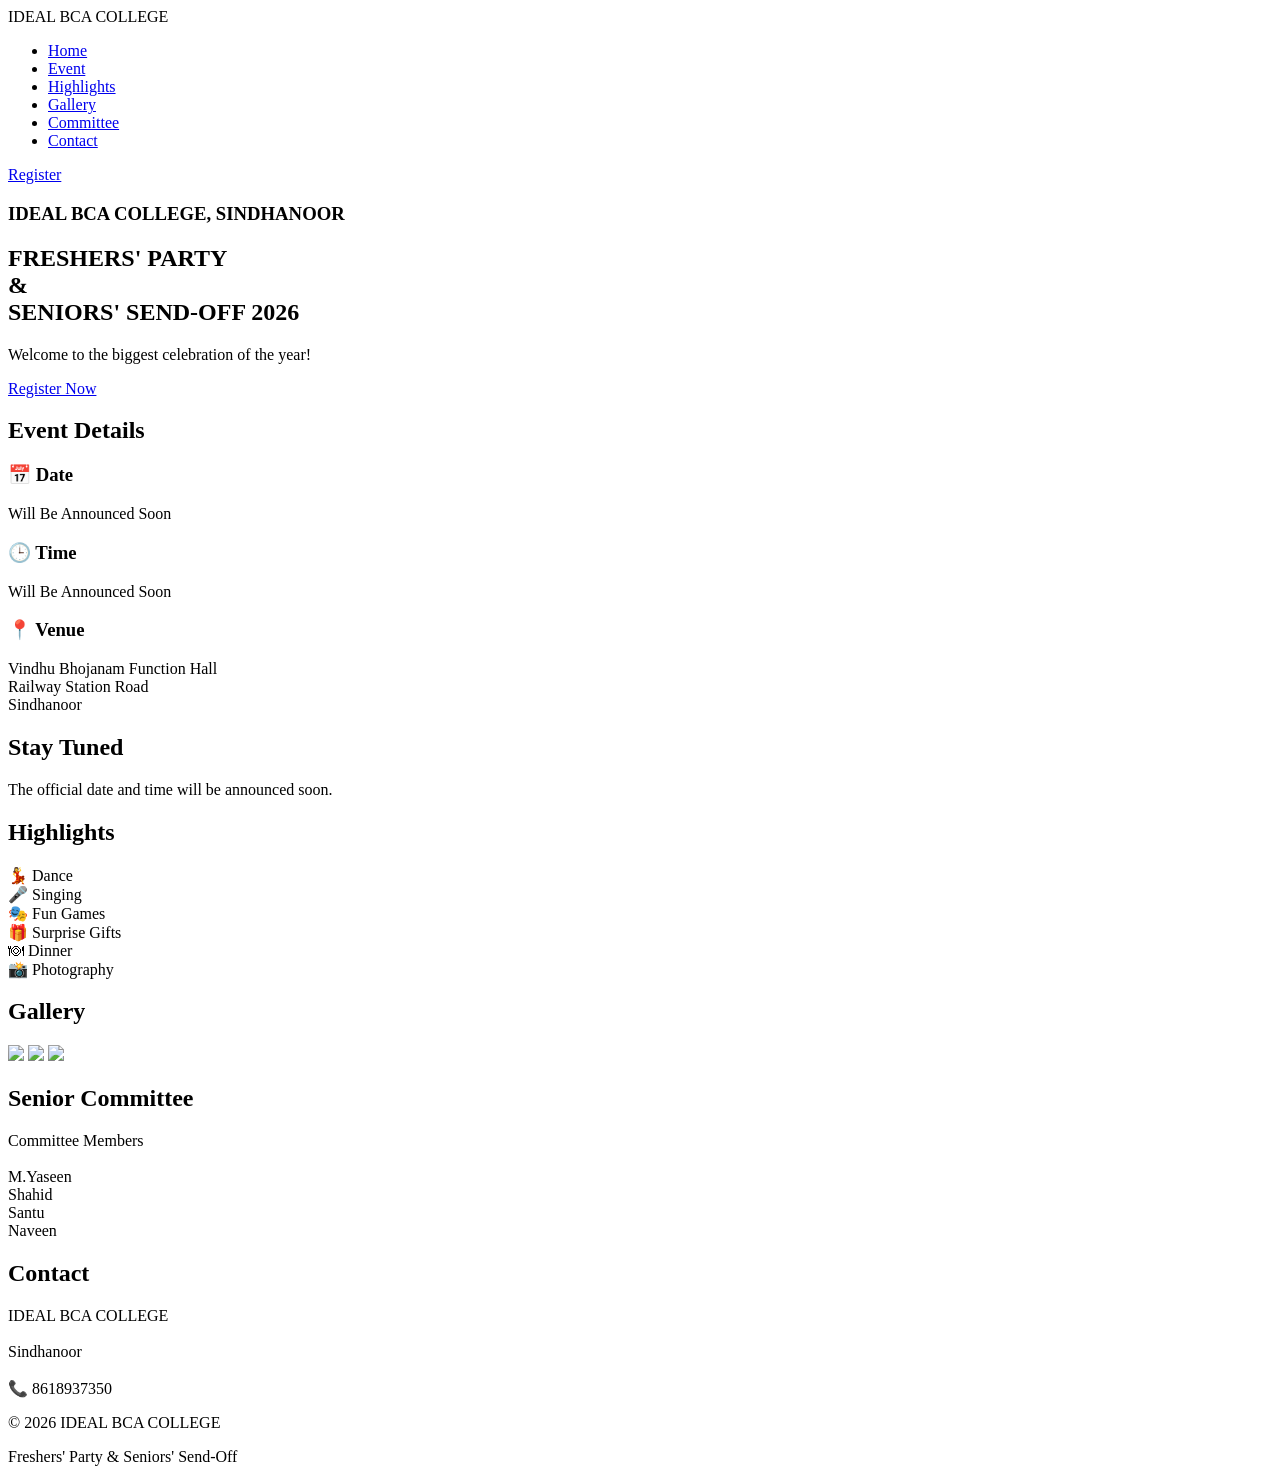
==== index.html @ 4e4e6506 "Rename index26.html to index.html" ====
<!DOCTYPE html>
<html lang="en">

<head>

<meta charset="UTF-8">

<meta name="viewport" content="width=device-width, initial-scale=1.0">

<title>Freshers' Party 2026</title>

<link rel="stylesheet" href="style.css">

</head>

<body>

<!-- Navigation -->

<header>

<nav>

<div class="logo">
IDEAL BCA COLLEGE
</div>

<ul>

<li><a href="#home">Home</a></li>

<li><a href="#event">Event</a></li>

<li><a href="#highlights">Highlights</a></li>

<li><a href="#gallery">Gallery</a></li>

<li><a href="#committee">Committee</a></li>

<li><a href="#contact">Contact</a></li>

</ul>

<a href="register.html" class="btn">Register</a>

</nav>

</header>

<!-- Hero -->

<section id="home" class="hero">

<h3>IDEAL BCA COLLEGE, SINDHANOOR</h3>

<h1>

FRESHERS' PARTY <br>

& <br>

SENIORS' SEND-OFF 2026

</h1>

<p>

Welcome to the biggest celebration of the year!

</p>

<a href="register.html" class="hero-btn">

Register Now

</a>

</section>

<!-- Event -->

<section id="event">

<h2>Event Details</h2>

<div class="cards">

<div class="card">

<h3>📅 Date</h3>

<p>Will Be Announced Soon</p>

</div>

<div class="card">

<h3>🕒 Time</h3>

<p>Will Be Announced Soon</p>

</div>

<div class="card">

<h3>📍 Venue</h3>

<p>

Vindhu Bhojanam Function Hall

<br>

Railway Station Road

<br>

Sindhanoor

</p>

</div>

</div>

</section>

<!-- Stay Tuned -->

<section class="stay">

<h2>Stay Tuned</h2>

<p>

The official date and time will be announced soon.

</p>

</section>

<!-- Highlights -->

<section id="highlights">

<h2>Highlights</h2>

<div class="cards">

<div class="card">💃 Dance</div>

<div class="card">🎤 Singing</div>

<div class="card">🎭 Fun Games</div>

<div class="card">🎁 Surprise Gifts</div>

<div class="card">🍽 Dinner</div>

<div class="card">📸 Photography</div>

</div>

</section>

<!-- Gallery -->

<section id="gallery">

<h2>Gallery</h2>

<div class="gallery">

<img src="E:\Download\ChatGPT Image Jul 30, 2026, 01_20_31 AM.png">

<img src="E:\Download\ChatGPT Image Jul 30, 2026, 01_18_27 AM.png">

<img src="E:\Download\ChatGPT Image Jul 30, 2026, 01_24_20 AM.png">

</div>

</section>

<!-- Committee -->

<section id="committee">

<h2>Senior Committee</h2>

<div class="cards">

<div class="card">

Committee Members

<br><br>

M.Yaseen <br>
Shahid <br>
Santu <br>
Naveen <br>

</div>

</div>

</section>

<!-- Contact -->

<section id="contact">

<h2>Contact</h2>

<div class="cards">

<div class="card">

IDEAL BCA COLLEGE

<br><br>

Sindhanoor

<br><br>

📞 8618937350

</div>

</div>

</section>

<footer>

<p>

© 2026 IDEAL BCA COLLEGE

</p>

<p>

Freshers' Party & Seniors' Send-Off

</p>

</footer>

<script src="script.js"></script>

</body>

</html>
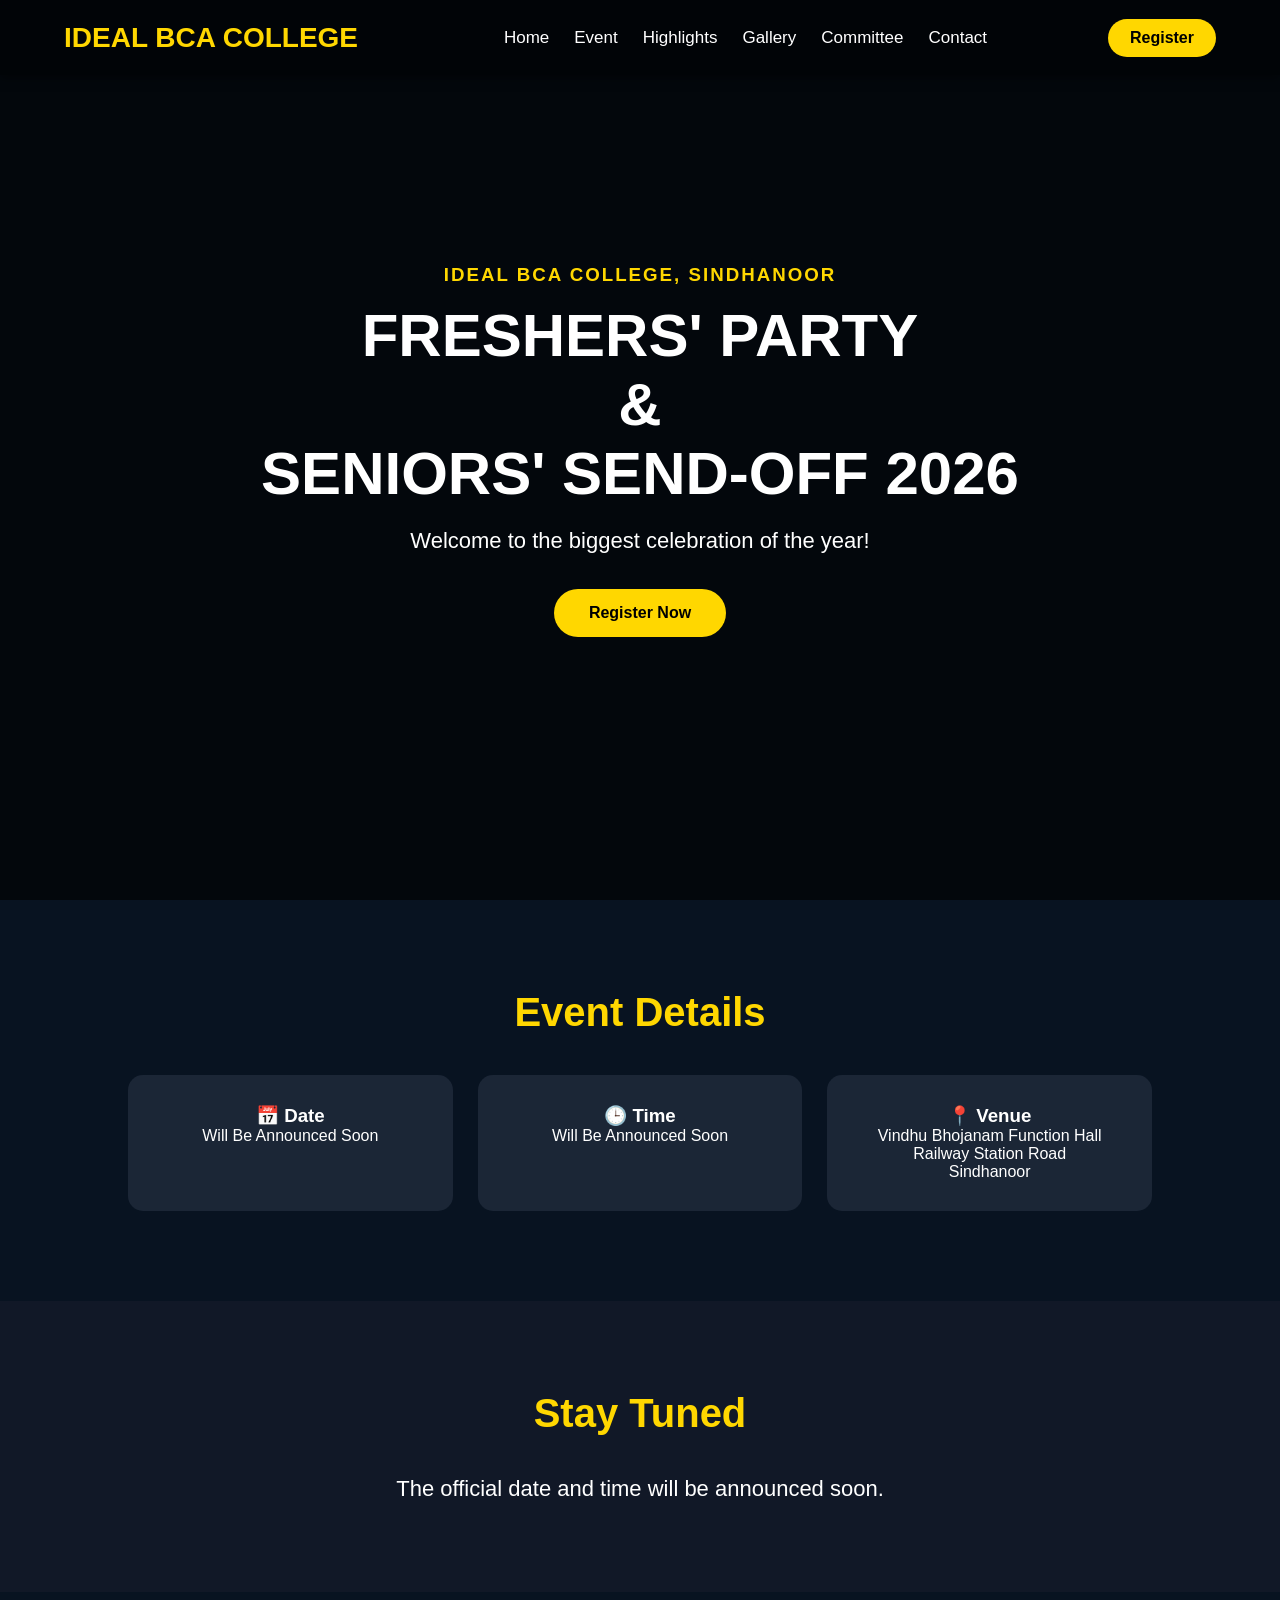
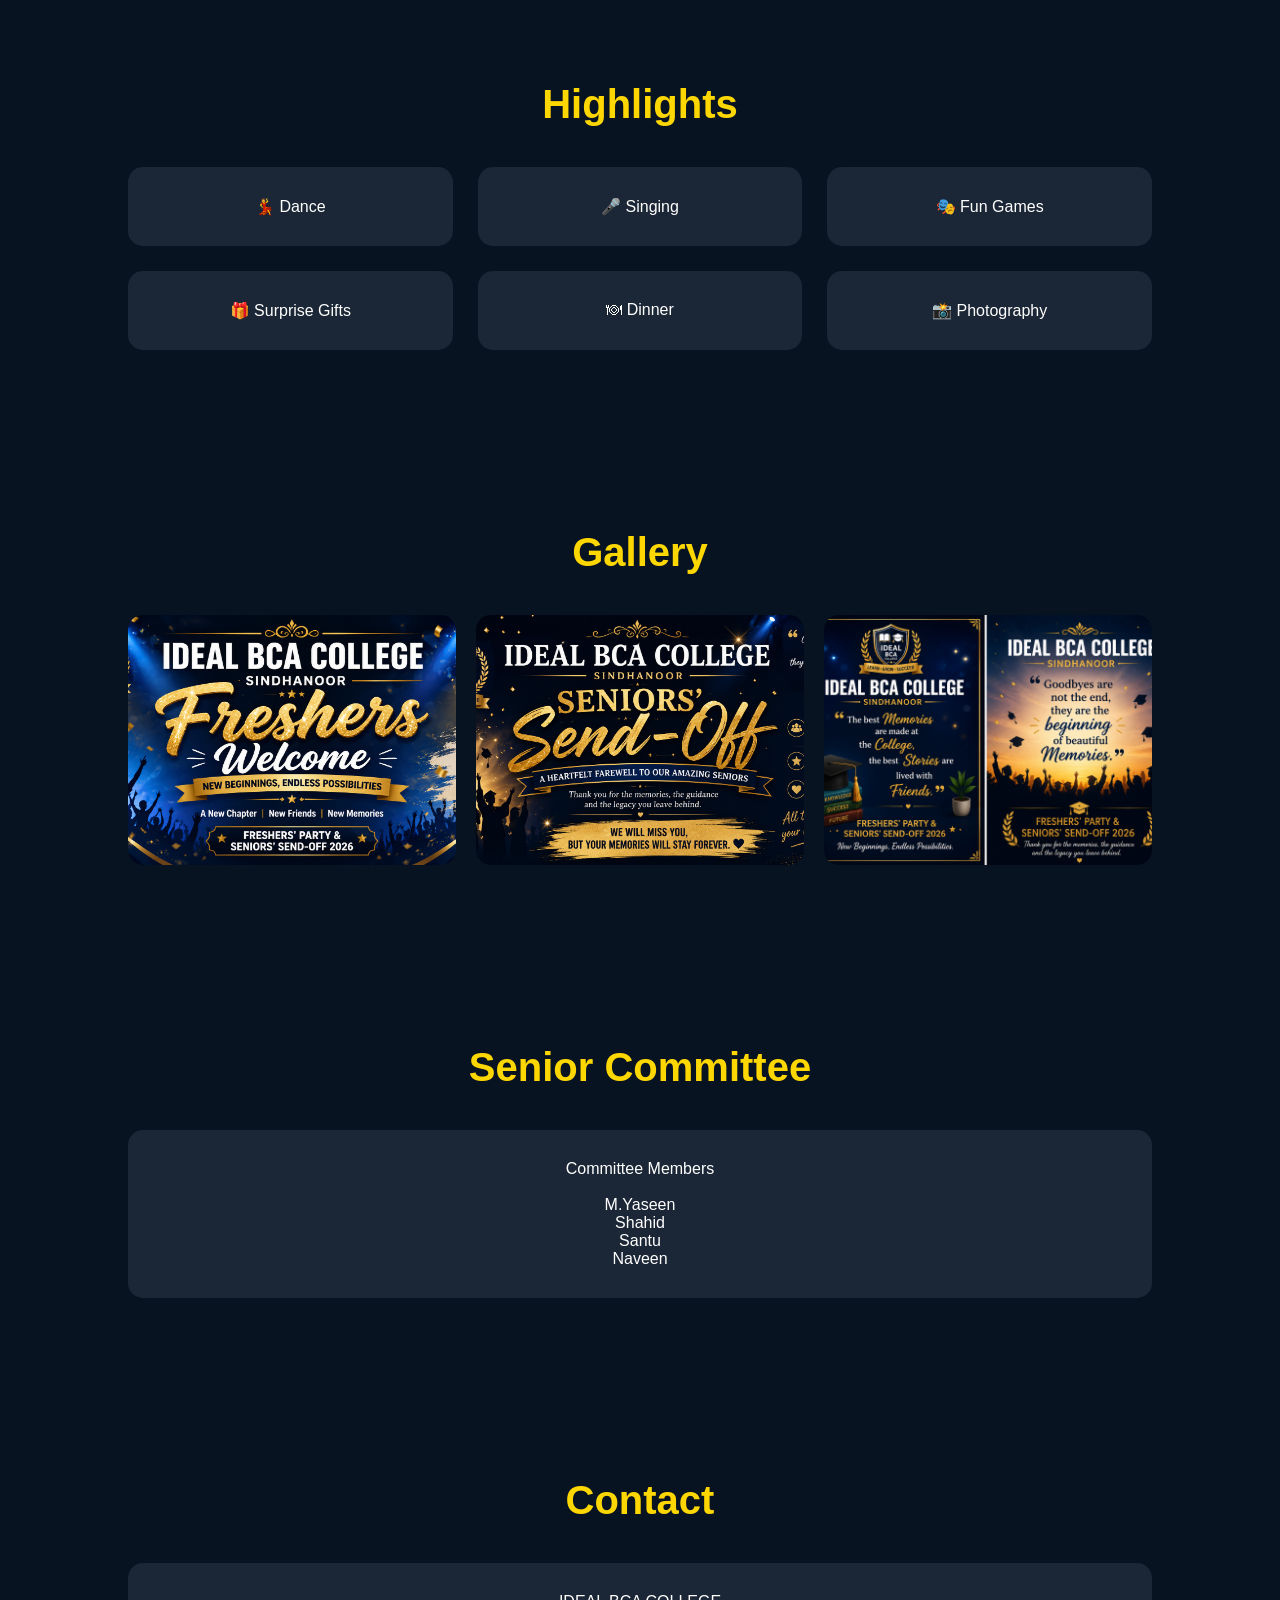
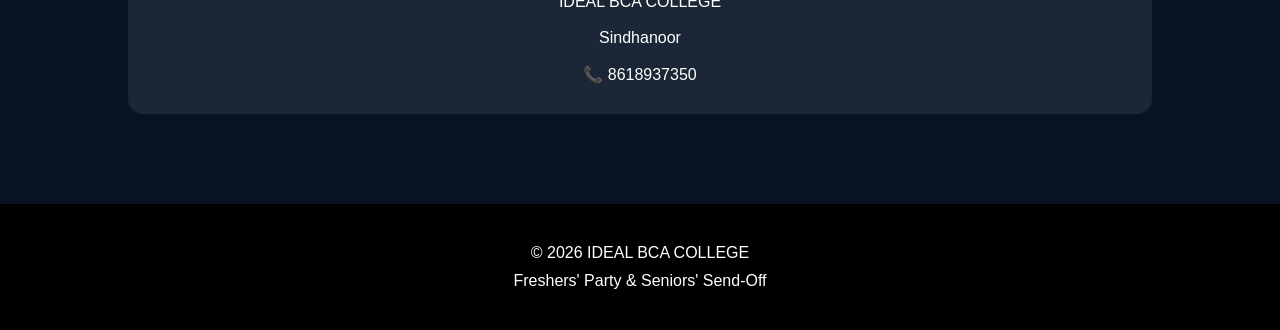
==== commit 092ec90c: "Update index.html" ====
--- a/index.html
+++ b/index.html
@@ -171,11 +171,11 @@
 
 <div class="gallery">
 
-<img src="E:\Download\ChatGPT Image Jul 30, 2026, 01_20_31 AM.png">
-
-<img src="E:\Download\ChatGPT Image Jul 30, 2026, 01_18_27 AM.png">
-
-<img src="E:\Download\ChatGPT Image Jul 30, 2026, 01_24_20 AM.png">
+<img src="banner1.jpg" alt="Freshers Welcome Banner">
+
+<img src="banner2.jpg" alt="Seniors Send-Off Banner">
+
+<img src="hero.jpg" alt="College Event Banner">
 
 </div>
 
--- a/style.css
+++ b/style.css
@@ -0,0 +1,318 @@
+    /* ===========================
+   RESET
+=========================== */
+
+*{
+    margin:0;
+    padding:0;
+    box-sizing:border-box;
+    scroll-behavior:smooth;
+}
+
+body{
+    font-family:Arial, Helvetica, sans-serif;
+    background:#081321;
+    color:white;
+}
+
+/* ===========================
+   NAVIGATION
+=========================== */
+
+header{
+    position:fixed;
+    width:100%;
+    top:0;
+    background:#111827;
+    box-shadow:0 2px 10px rgba(0,0,0,.5);
+    z-index:1000;
+}
+
+nav{
+    width:90%;
+    margin:auto;
+    height:75px;
+
+    display:flex;
+    justify-content:space-between;
+    align-items:center;
+}
+
+.logo{
+    font-size:28px;
+    font-weight:bold;
+    color:#FFD700;
+}
+
+nav ul{
+    display:flex;
+    list-style:none;
+}
+
+nav ul li{
+    margin-left:25px;
+}
+
+nav ul li a{
+    color:white;
+    text-decoration:none;
+    font-size:17px;
+    transition:.3s;
+}
+
+nav ul li a:hover{
+    color:#FFD700;
+}
+
+.btn{
+    text-decoration:none;
+    background:#FFD700;
+    color:black;
+    padding:10px 22px;
+    border-radius:30px;
+    font-weight:bold;
+    transition:.3s;
+}
+
+.btn:hover{
+    background:white;
+}
+
+/* ===========================
+   HERO
+=========================== */
+
+.hero{
+
+    height:100vh;
+
+    display:flex;
+    flex-direction:column;
+    justify-content:center;
+    align-items:center;
+
+    text-align:center;
+
+    background:linear-gradient(rgba(0,0,0,.65),rgba(0,0,0,.65)),
+    url("images/hero.jpg");
+
+    background-size:cover;
+    background-position:center;
+
+    padding:20px;
+}
+
+.hero h3{
+
+    color:#FFD700;
+
+    letter-spacing:2px;
+
+    margin-bottom:15px;
+}
+
+.hero h1{
+
+    font-size:60px;
+
+    margin-bottom:20px;
+}
+
+.hero p{
+
+    font-size:22px;
+
+    margin-bottom:35px;
+}
+
+.hero-btn{
+
+    text-decoration:none;
+
+    color:black;
+
+    background:#FFD700;
+
+    padding:15px 35px;
+
+    border-radius:40px;
+
+    font-weight:bold;
+
+    transition:.3s;
+}
+
+.hero-btn:hover{
+
+    background:white;
+
+    transform:scale(1.05);
+}
+
+/* ===========================
+   SECTIONS
+=========================== */
+
+section{
+
+    padding:90px 10%;
+}
+
+section h2{
+
+    text-align:center;
+
+    color:#FFD700;
+
+    margin-bottom:40px;
+
+    font-size:40px;
+}
+
+/* ===========================
+   CARDS
+=========================== */
+
+.cards{
+
+    display:grid;
+
+    grid-template-columns:repeat(auto-fit,minmax(250px,1fr));
+
+    gap:25px;
+}
+
+.card{
+
+    background:#1b2636;
+
+    border-radius:15px;
+
+    padding:30px;
+
+    text-align:center;
+
+    transition:.3s;
+}
+
+.card:hover{
+
+    transform:translateY(-10px);
+
+    background:#243447;
+}
+
+/* ===========================
+   STAY TUNED
+=========================== */
+
+.stay{
+
+    text-align:center;
+
+    background:#111827;
+}
+
+.stay p{
+
+    font-size:22px;
+}
+
+/* ===========================
+   GALLERY
+=========================== */
+
+.gallery{
+
+    display:grid;
+
+    grid-template-columns:repeat(auto-fit,minmax(280px,1fr));
+
+    gap:20px;
+}
+
+.gallery img{
+
+    width:100%;
+
+    height:250px;
+
+    object-fit:cover;
+
+    border-radius:15px;
+
+    transition:.4s;
+}
+
+.gallery img:hover{
+
+    transform:scale(1.05);
+}
+
+/* ===========================
+   FOOTER
+=========================== */
+
+footer{
+
+    background:#000;
+
+    text-align:center;
+
+    padding:30px;
+}
+
+footer p{
+
+    margin:10px;
+}
+
+/* ===========================
+   RESPONSIVE
+=========================== */
+
+@media(max-width:900px){
+
+nav{
+
+flex-direction:column;
+
+height:auto;
+
+padding:15px;
+
+}
+
+nav ul{
+
+flex-direction:column;
+
+margin:20px 0;
+
+}
+
+nav ul li{
+
+margin:10px 0;
+
+}
+
+.hero h1{
+
+font-size:40px;
+
+}
+
+.hero p{
+
+font-size:18px;
+
+}
+
+.btn{
+
+margin-bottom:15px;
+
+}
+
+}
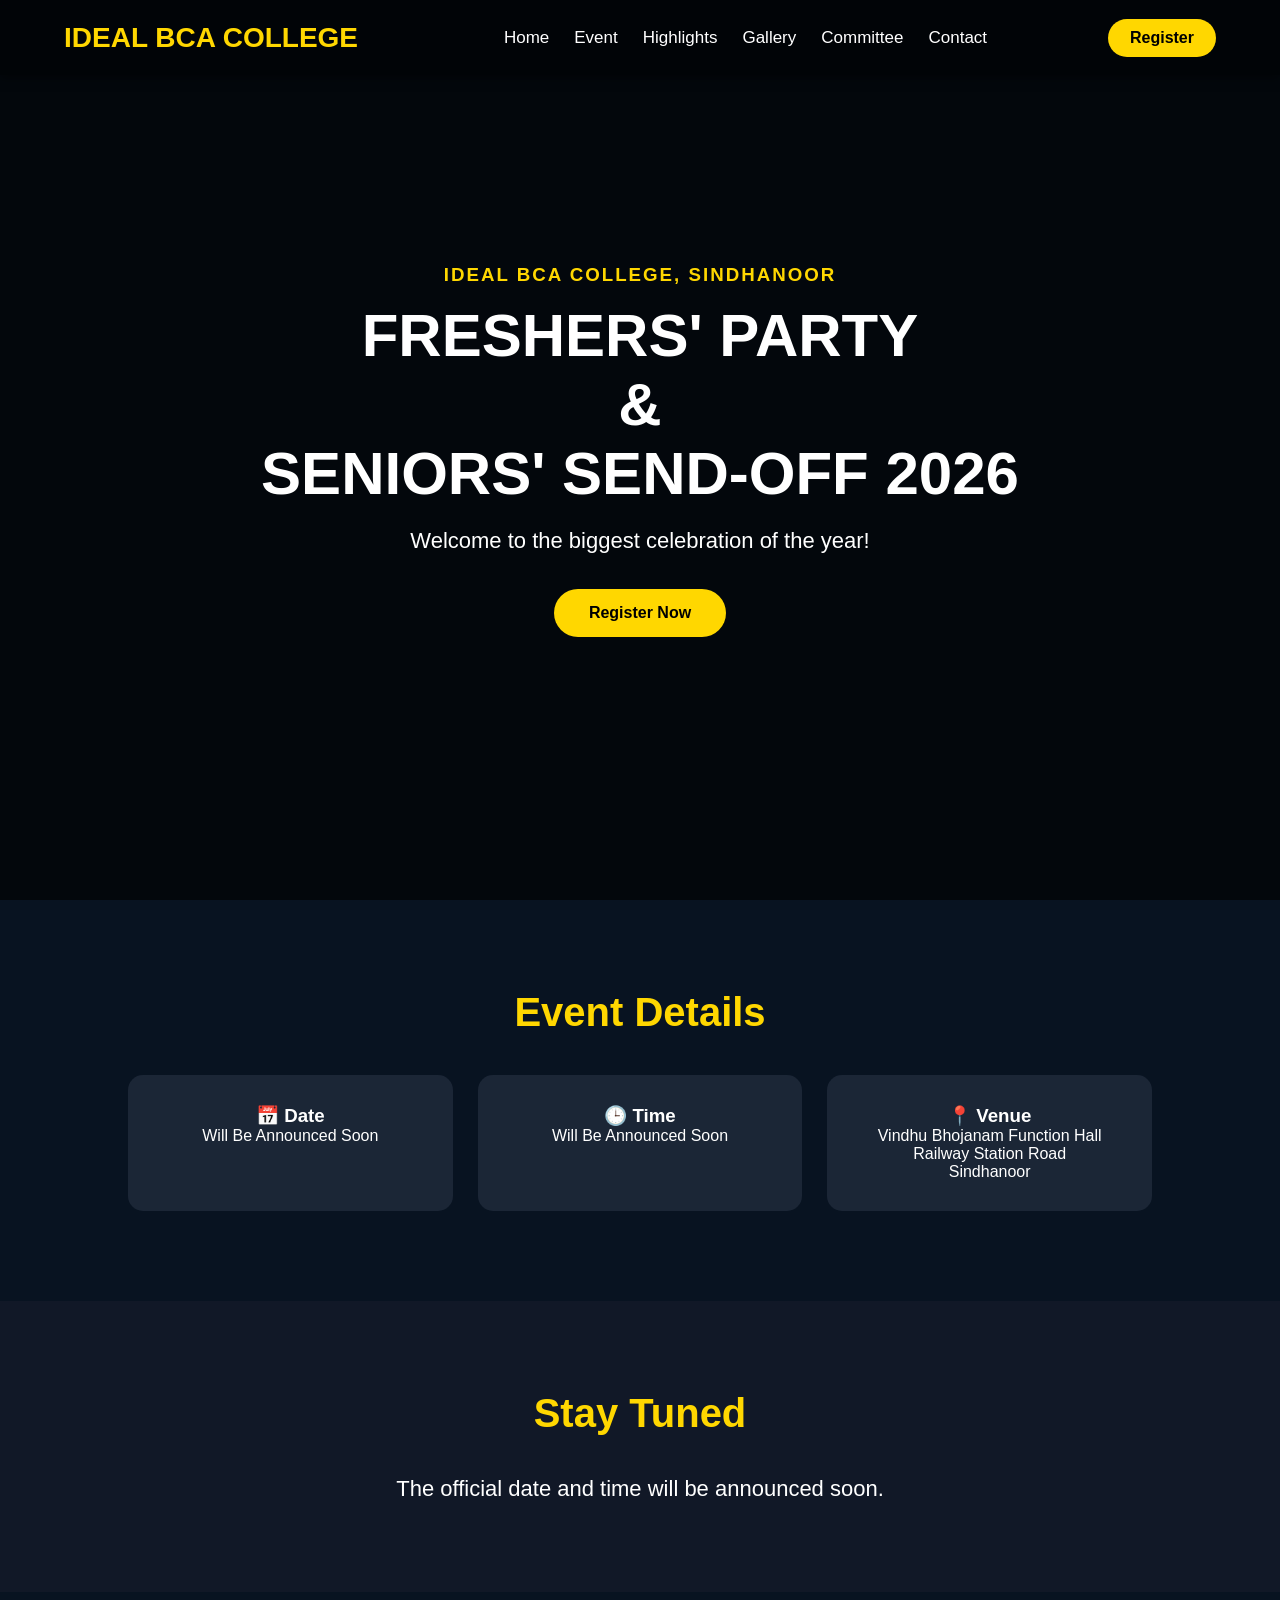
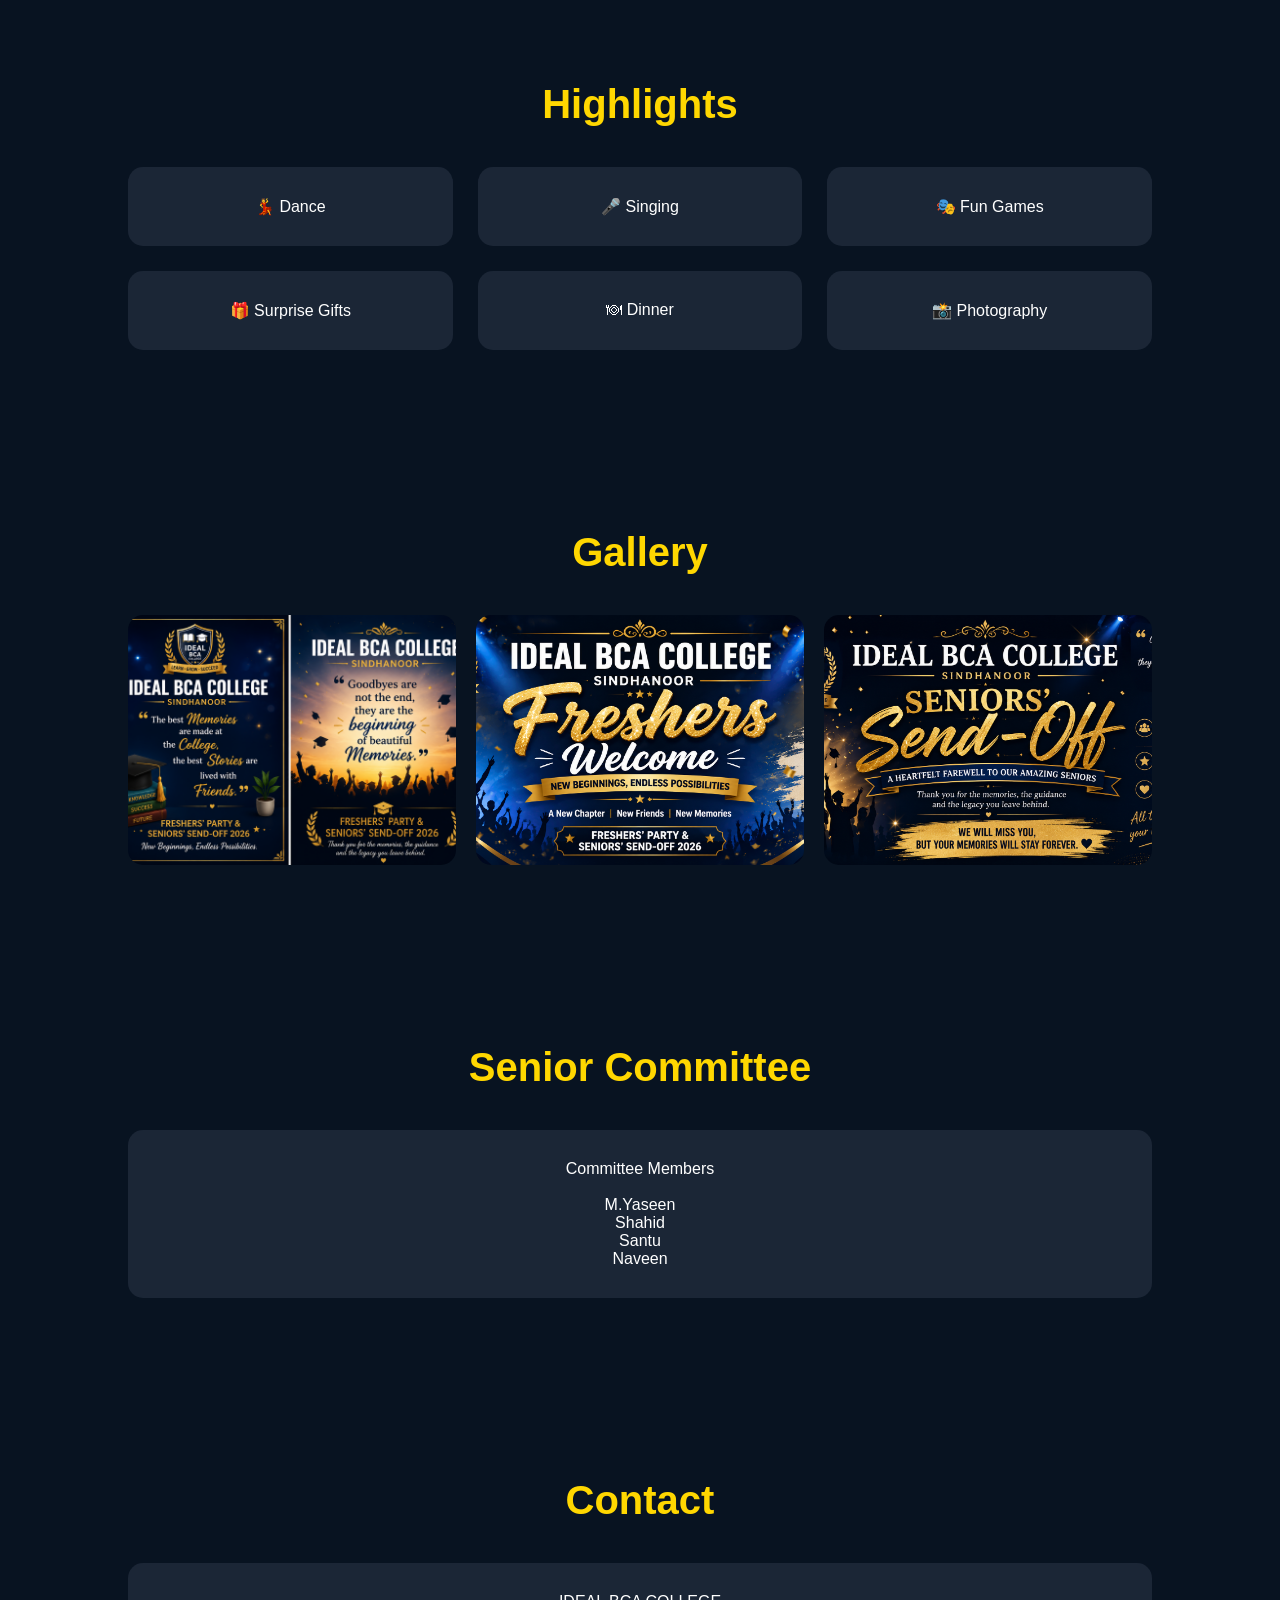
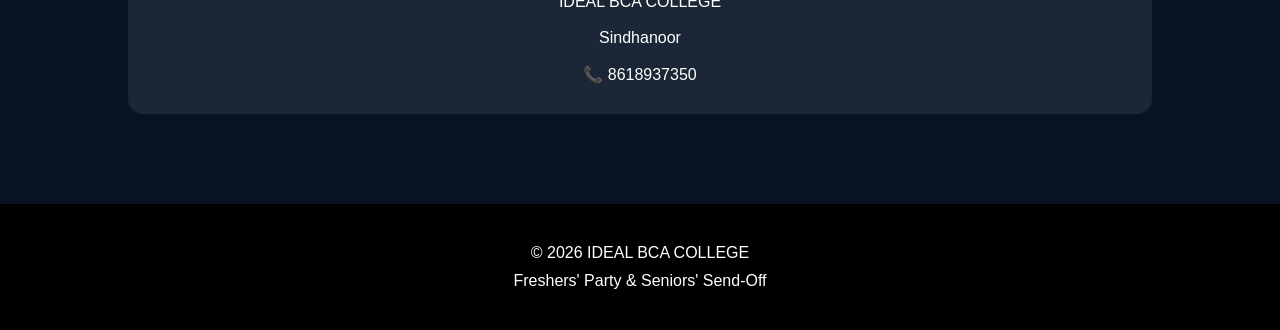
==== commit 68742e60: "Update index.html" ====
--- a/index.html
+++ b/index.html
@@ -171,11 +171,11 @@
 
 <div class="gallery">
 
-<img src="banner1.jpg" alt="Freshers Welcome Banner">
-
-<img src="banner2.jpg" alt="Seniors Send-Off Banner">
-
-<img src="hero.jpg" alt="College Event Banner">
+    <img src="hero.jpg" alt="Freshers Welcome">
+
+    <img src="banner1.jpg" alt="Freshers Party">
+
+    <img src="banner2.jpg" alt="Send Off">
 
 </div>
 
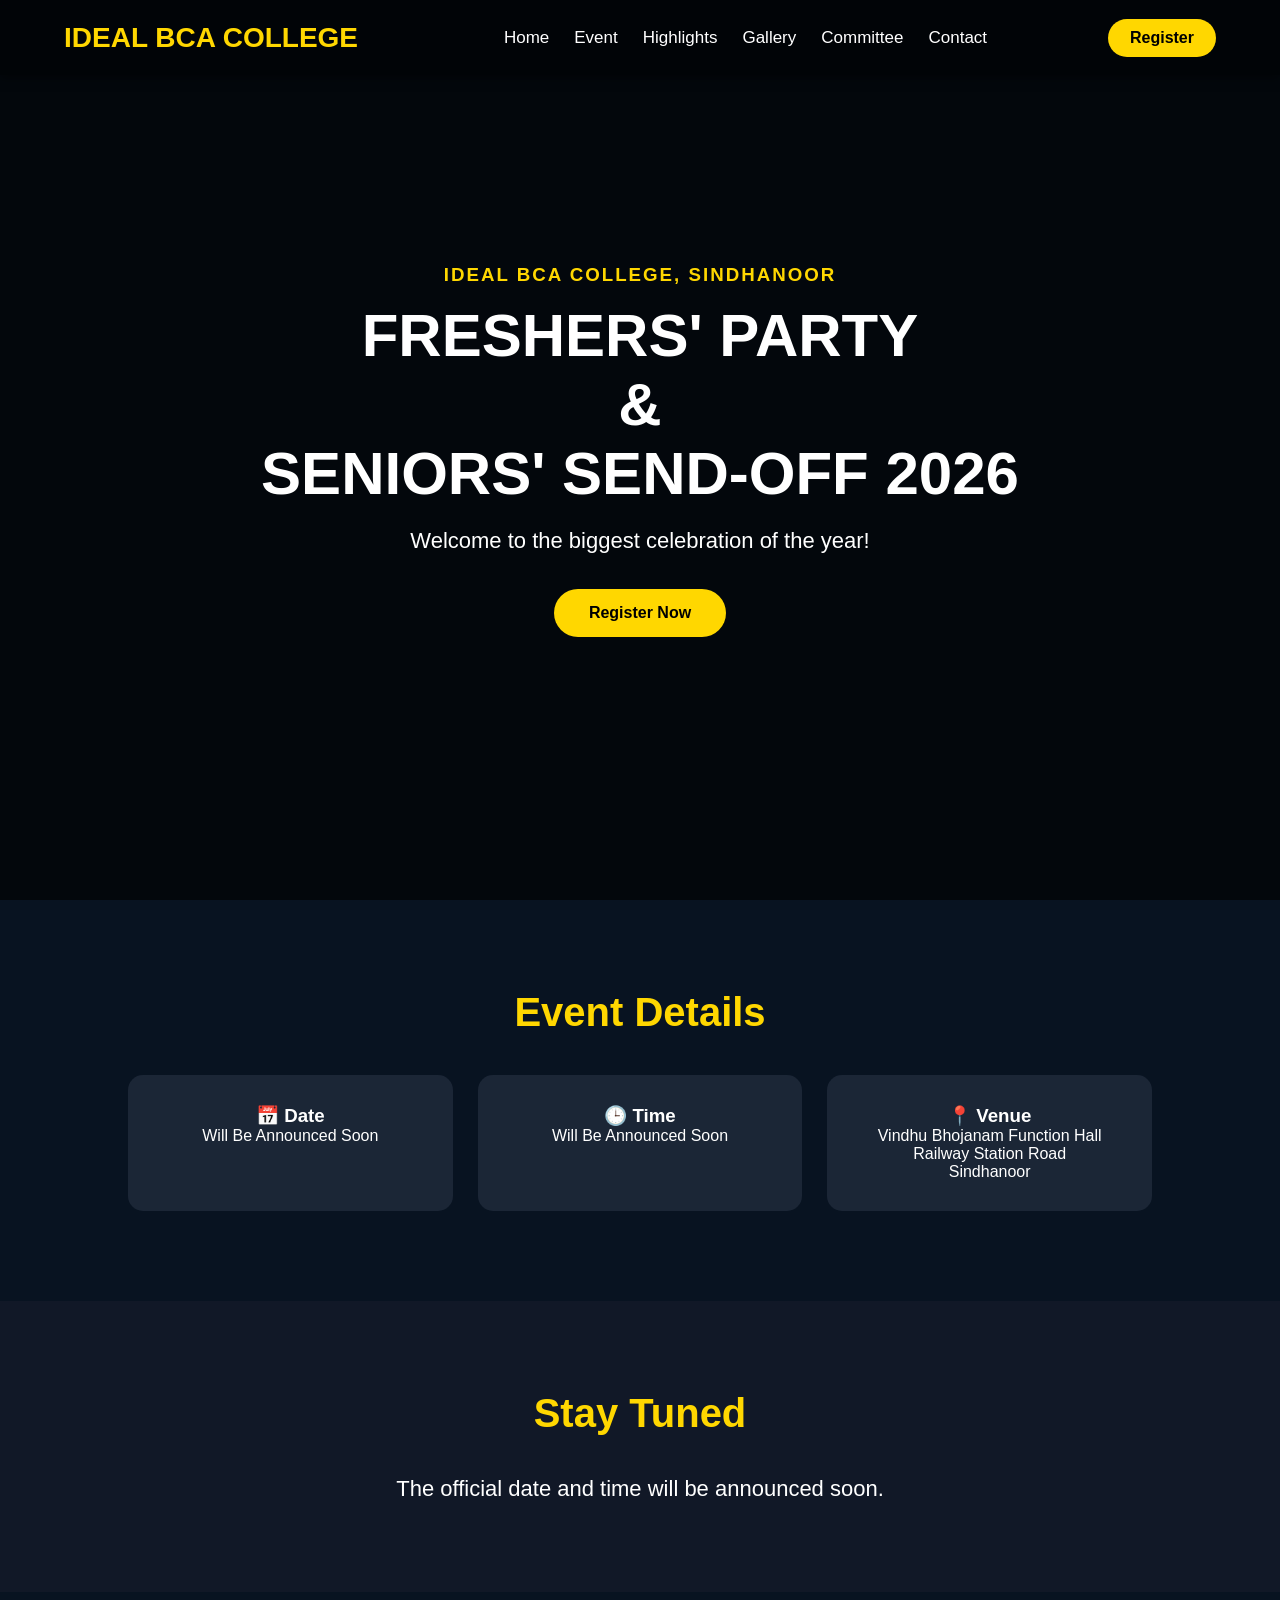
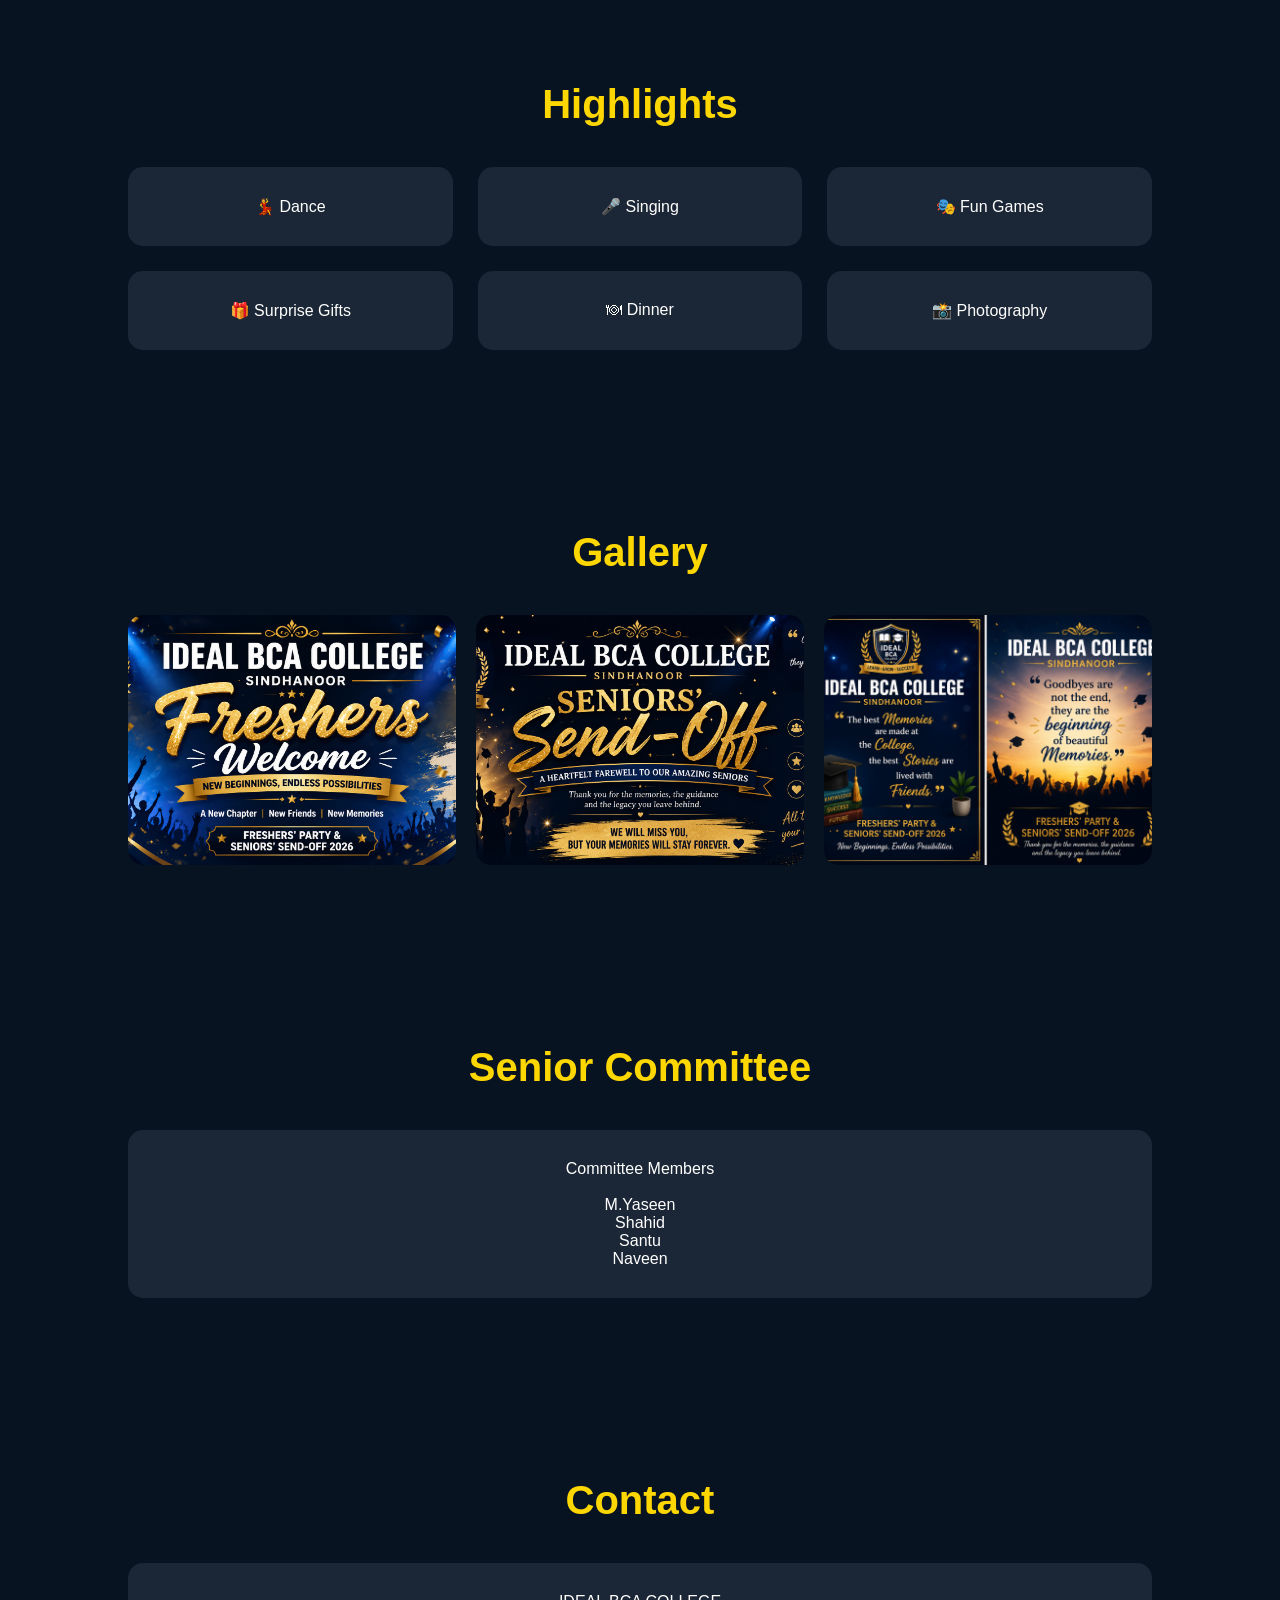
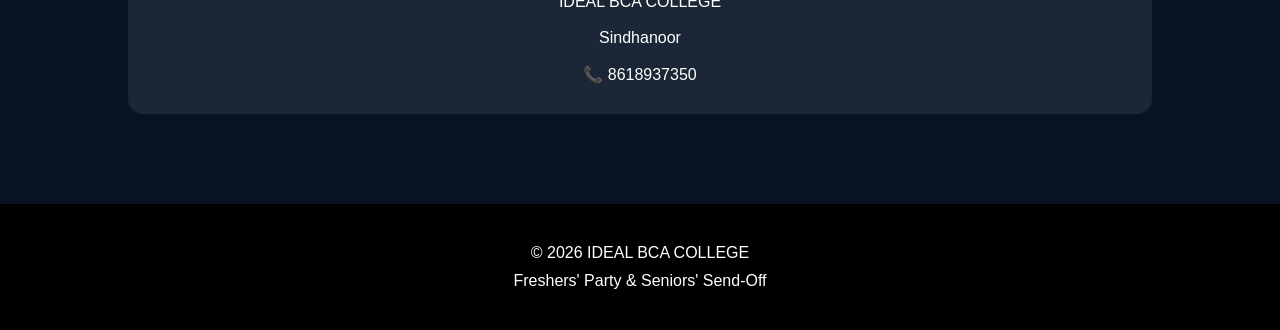
==== commit 5854869f: "Update index.html" ====
--- a/index.html
+++ b/index.html
@@ -170,15 +170,10 @@
 <h2>Gallery</h2>
 
 <div class="gallery">
-
-    <img src="hero.jpg" alt="Freshers Welcome">
-
-    <img src="banner1.jpg" alt="Freshers Party">
-
-    <img src="banner2.jpg" alt="Send Off">
-
-</div>
-
+    <img src="banner1.jpg" alt="Banner 1">
+    <img src="banner2.jpg" alt="Banner 2">
+    <img src="hero.jpg" alt="Hero">
+</div>
 </section>
 
 <!-- Committee -->
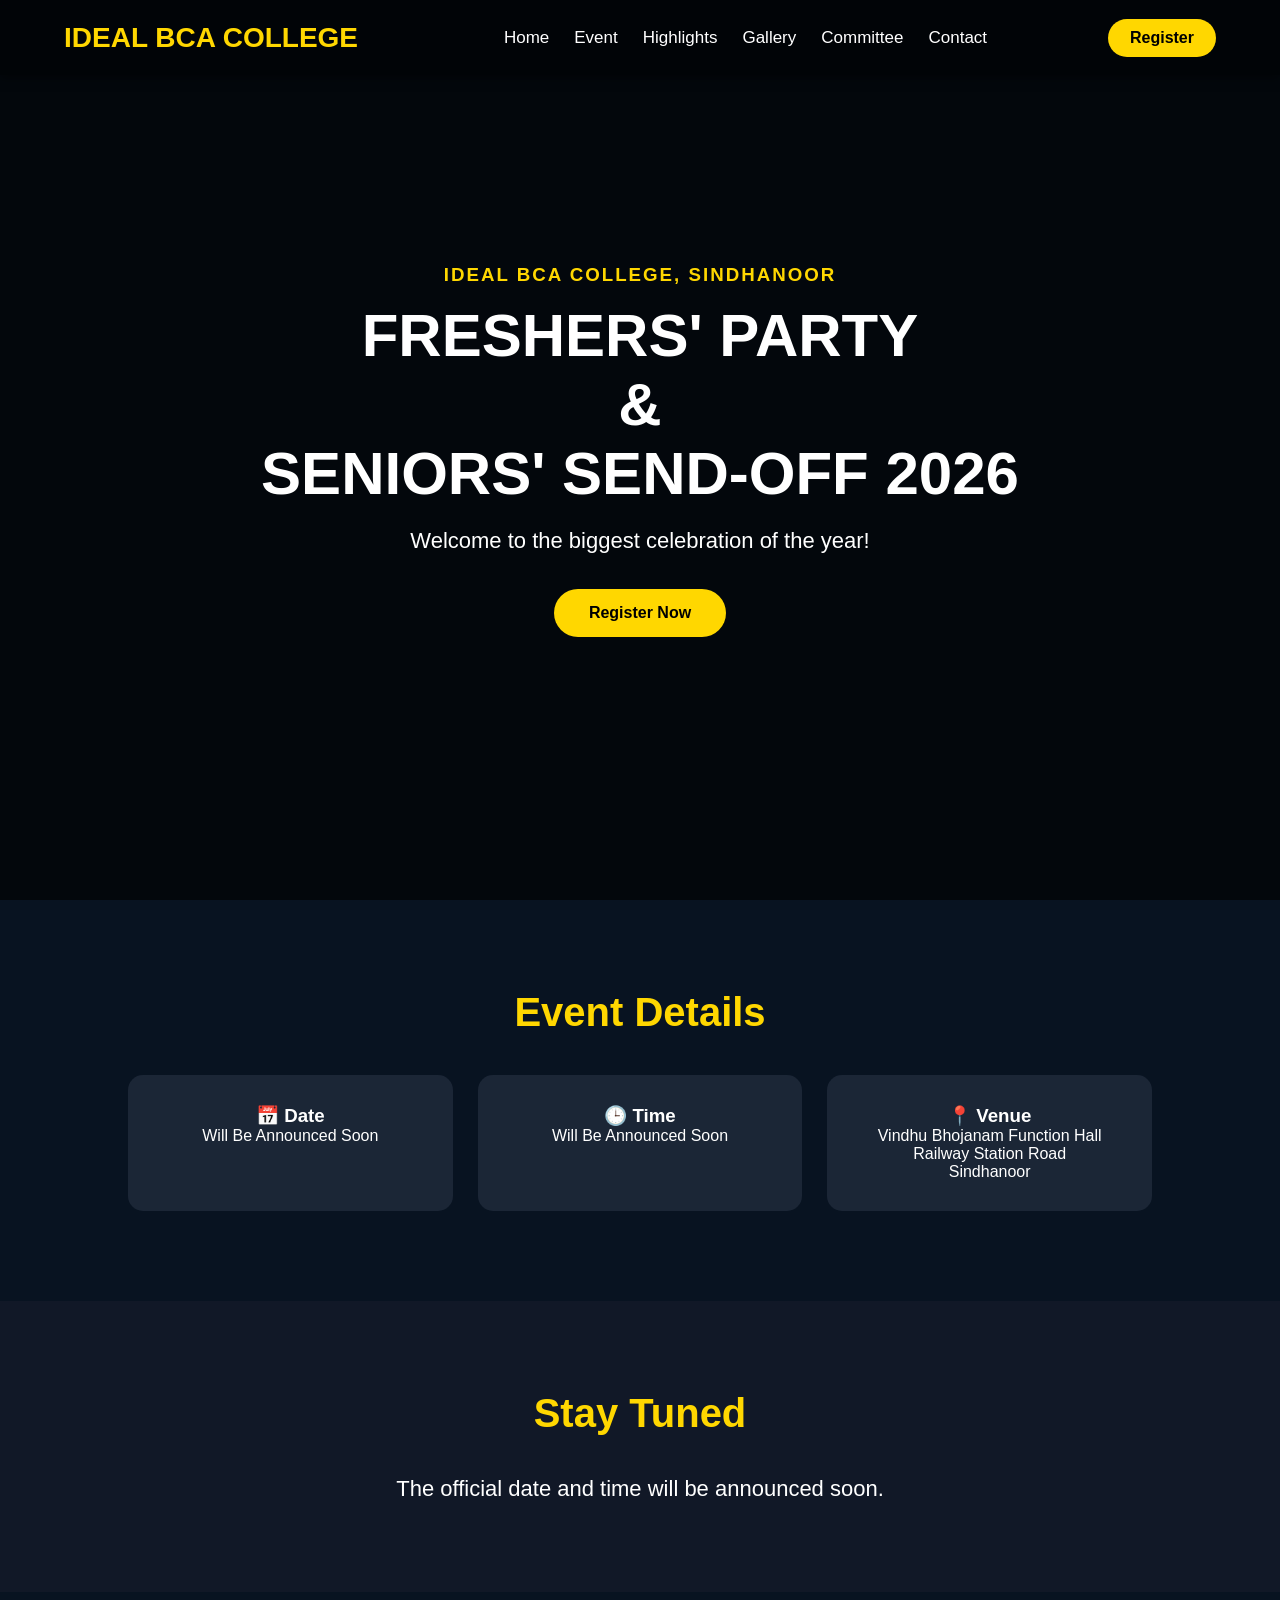
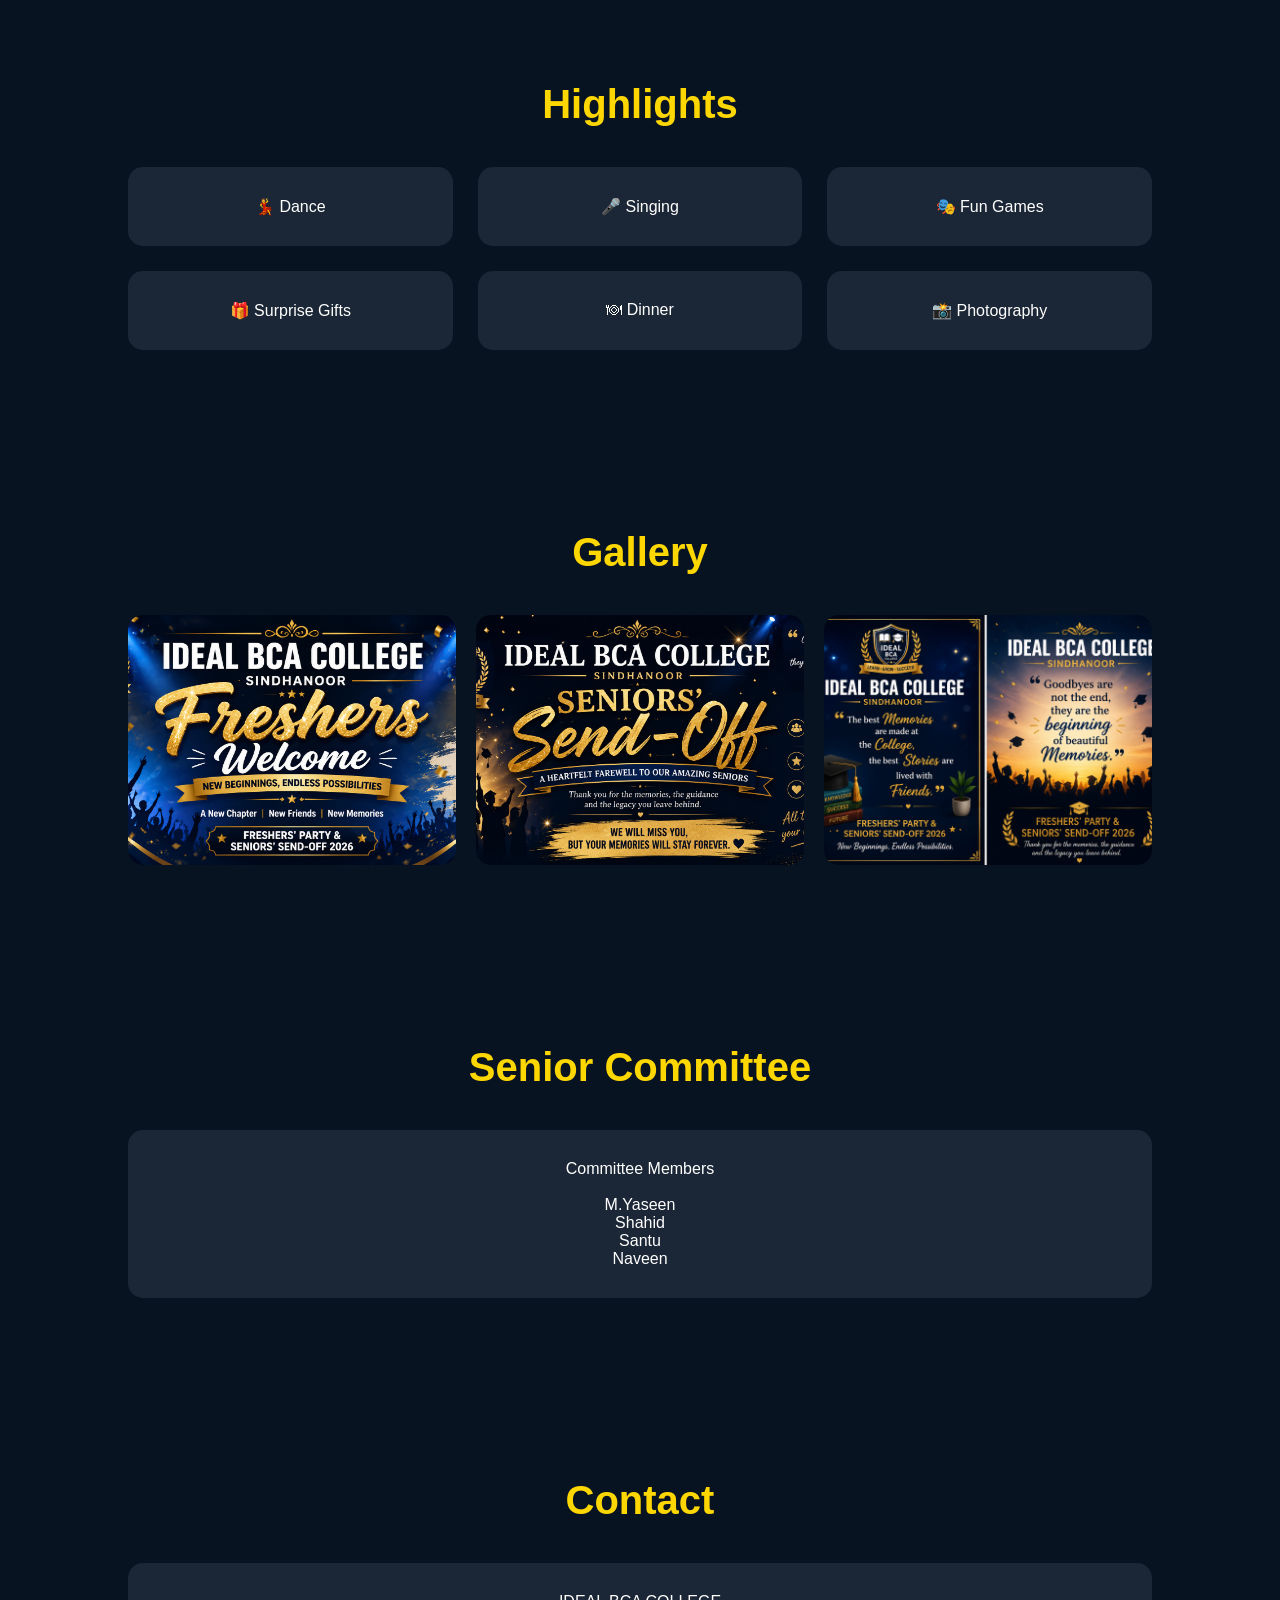
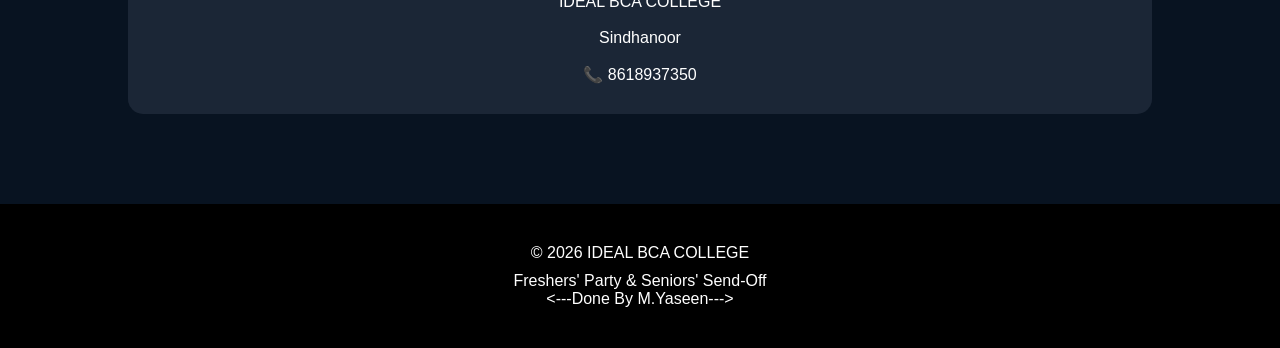
==== commit 58354388: "Update index.html" ====
--- a/index.html
+++ b/index.html
@@ -237,7 +237,8 @@
 
 <p>
 
-Freshers' Party & Seniors' Send-Off
+Freshers' Party & Seniors' Send-Off<br>
+     <---Done By M.Yaseen--->
 
 </p>
 
